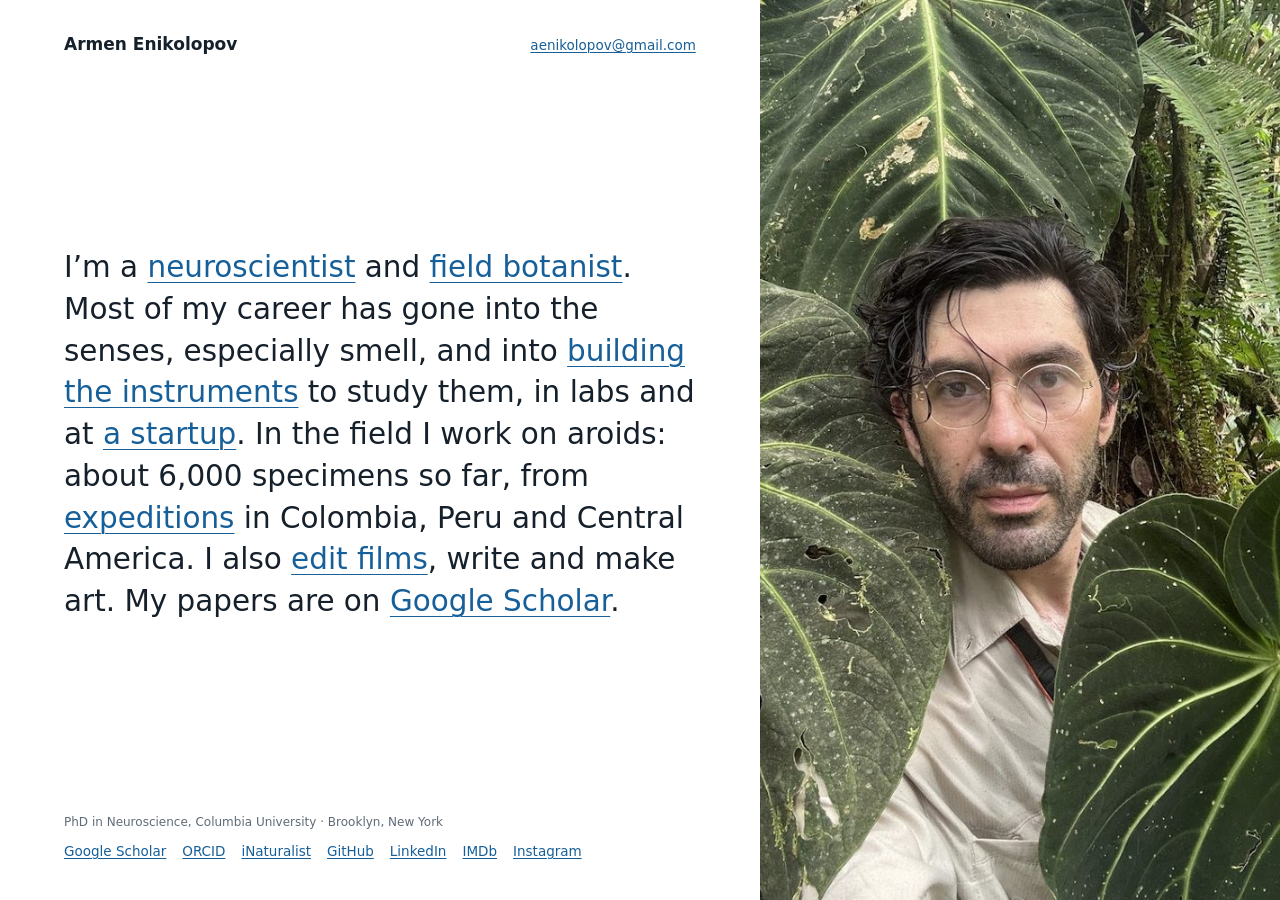
==== index.html @ 57d5a399 "Add one-page home site The landing view of design A: a paragraph whose links are the navigation, the" ====
<!doctype html>
<html lang="en">
<head>
<meta charset="utf-8">
<meta name="viewport" content="width=device-width, initial-scale=1, viewport-fit=cover">
<title>Armen Enikolopov</title>
<meta name="claude:viewport-fit-sides" content="cover">
<meta name="description" content="Armen Enikolopov: neuroscientist and field botanist. Instruments for the senses, aroids in the forests of Colombia, Peru and Central America, film, writing and art.">
<meta property="og:title" content="Armen Enikolopov">
<meta property="og:description" content="Neuroscientist and field botanist.">
<meta property="og:type" content="website">
<meta property="og:url" content="https://armenenikolopov.com/">
<meta property="og:image" content="https://armenenikolopov.com/photos/armen-field.jpg">
<link rel="canonical" href="https://armenenikolopov.com/">
<link rel="icon" href="data:image/svg+xml,%3Csvg xmlns='http://www.w3.org/2000/svg' viewBox='0 0 32 32'%3E%3Cpath d='M14 30 C6 22 8 10 20 2 C24 10 24 20 16 30 Z' fill='%23165f99'/%3E%3Cpath d='M16 26 C14 20 15 14 17 9' stroke='%23ffffff' stroke-width='2.5' stroke-linecap='round' fill='none'/%3E%3C/svg%3E">
<style>
/* One screen: the paragraph is the menu, the portrait on the right. Colours and type from the FieldAssistant design system. */
:root{
  color-scheme:light;
  --bg:#ffffff;--text:#15202b;--ink-2:#3f4a54;--muted:#5f6b76;--hairline:#eef1f3;
  --primary:#165f99;--primary-strong:#0f4774;
  --sans:system-ui,-apple-system,"Segoe UI",Roboto,"Helvetica Neue",Arial,sans-serif;
  --gl:max(clamp(16px,5vw,72px),env(safe-area-inset-left,0px));
  --gr:max(clamp(16px,5vw,72px),env(safe-area-inset-right,0px));
}
*,*::before,*::after{box-sizing:border-box}
html,body{margin:0}
body{background:var(--bg);color:var(--text);font-family:var(--sans);-webkit-text-size-adjust:100%}
a{color:var(--primary);text-decoration-thickness:1px;text-underline-offset:.16em}
a:hover{color:var(--primary-strong);text-decoration-thickness:2px}
:focus-visible{outline:2px solid var(--primary);outline-offset:2px}

.home{min-height:100vh;min-height:100svh;display:flex;flex-wrap:wrap-reverse}
.text{flex:999 1 560px;min-width:0;display:flex;flex-direction:column;justify-content:space-between;gap:40px;
  padding:max(32px,env(safe-area-inset-top,0px)) var(--gr) max(40px,env(safe-area-inset-bottom,0px)) var(--gl)}
.top{display:flex;flex-wrap:wrap;justify-content:space-between;align-items:baseline;gap:8px 24px}
h1{margin:0;font-size:17px;line-height:24px;font-weight:650}
.mail{font-size:13.5px;line-height:18px;font-weight:500}
.about{margin:0;max-width:44rem;font-size:clamp(22px,2.3vw,32px);line-height:1.42;font-weight:400;text-wrap:pretty}
.foot{display:flex;flex-wrap:wrap;justify-content:space-between;align-items:baseline;gap:12px 24px;font-size:12px;line-height:16px;font-weight:500;color:var(--muted)}
.links{display:flex;flex-wrap:wrap;gap:6px 16px;margin:0;padding:0;list-style:none;font-size:13.5px;line-height:18px}
.photo{flex:1 1 520px;max-width:600px;min-height:380px;position:relative;margin:0}
.photo img{position:absolute;inset:0;width:100%;height:100%;object-fit:cover;object-position:55% 40%}
@media (max-width:999px){.photo{max-width:none}}
</style>
</head>
<body>
<main class="home">
  <div class="text">
    <header class="top">
      <h1>Armen Enikolopov</h1>
      <a class="mail" href="mailto:aenikolopov@gmail.com">aenikolopov@gmail.com</a>
    </header>

    <p class="about">I’m a <a href="https://scholar.google.com/citations?user=pbje7P8AAAAJ">neuroscientist</a> and <a href="https://www.inaturalist.org/people/armen_e">field botanist</a>. Most of my career has gone into the senses, especially smell, and into <a href="https://github.com/armenenikolopov">building the instruments</a> to study them, in labs and at <a href="https://canaery.com">a startup</a>. In the field I work on aroids: about 6,000 specimens so far, from <a href="https://www.instagram.com/permanentfieldtrip/">expeditions</a> in Colombia, Peru and Central America. I also <a href="https://www.imdb.com/name/nm3128670/">edit films</a>, write and make art. My papers are on <a href="https://scholar.google.com/citations?user=pbje7P8AAAAJ">Google Scholar</a>.</p>

    <footer class="foot">
      <span>PhD in Neuroscience, Columbia University · Brooklyn, New York</span>
      <ul class="links" aria-label="Elsewhere online">
        <li><a href="https://scholar.google.com/citations?user=pbje7P8AAAAJ">Google Scholar</a></li>
        <li><a href="https://orcid.org/0009-0006-7063-2400">ORCID</a></li>
        <li><a href="https://www.inaturalist.org/people/armen_e">iNaturalist</a></li>
        <li><a href="https://github.com/armenenikolopov">GitHub</a></li>
        <li><a href="https://www.linkedin.com/in/armen-enikolopov">LinkedIn</a></li>
        <li><a href="https://www.imdb.com/name/nm3128670/">IMDb</a></li>
        <li><a href="https://www.instagram.com/permanentfieldtrip/">Instagram</a></li>
      </ul>
    </footer>
  </div>

  <figure class="photo">
    <img src="photos/armen-field.jpg" width="800" height="1000" alt="Armen Enikolopov in the forest, his face framed by two large aroid leaves">
  </figure>
</main>
</body>
</html>
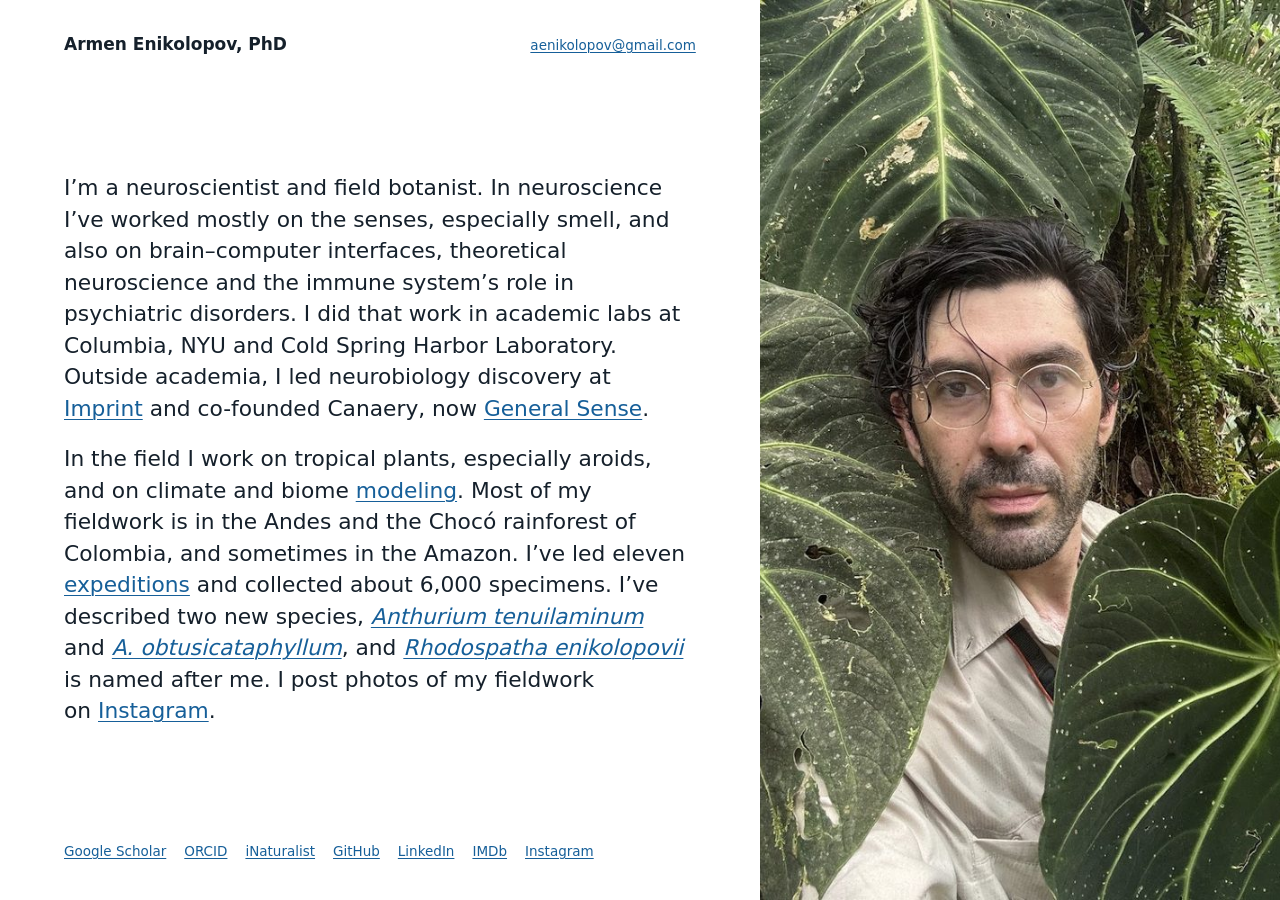
==== commit d55159b6: "New home page text and the Expeditions page Home: "Armen Enikolopov, PhD", the new three-part text, " ====
--- a/index.html
+++ b/index.html
@@ -5,7 +5,7 @@
 <meta name="viewport" content="width=device-width, initial-scale=1, viewport-fit=cover">
 <title>Armen Enikolopov</title>
 <meta name="claude:viewport-fit-sides" content="cover">
-<meta name="description" content="Armen Enikolopov: neuroscientist and field botanist. Instruments for the senses, aroids in the forests of Colombia, Peru and Central America, film, writing and art.">
+<meta name="description" content="Armen Enikolopov: neuroscientist and field botanist. The senses, brain–computer interfaces and psychiatric disorders; tropical plants, climate and biome modeling, and fieldwork in the Andes and the Chocó.">
 <meta property="og:title" content="Armen Enikolopov">
 <meta property="og:description" content="Neuroscientist and field botanist.">
 <meta property="og:type" content="website">
@@ -14,10 +14,10 @@
 <link rel="canonical" href="https://armenenikolopov.com/">
 <link rel="icon" href="data:image/svg+xml,%3Csvg xmlns='http://www.w3.org/2000/svg' viewBox='0 0 32 32'%3E%3Cpath d='M14 30 C6 22 8 10 20 2 C24 10 24 20 16 30 Z' fill='%23165f99'/%3E%3Cpath d='M16 26 C14 20 15 14 17 9' stroke='%23ffffff' stroke-width='2.5' stroke-linecap='round' fill='none'/%3E%3C/svg%3E">
 <style>
-/* One screen: the paragraph is the menu, the portrait on the right. Colours and type from the FieldAssistant design system. */
+/* One screen: the paragraphs are the menu, the portrait on the right. Colours and type from the FieldAssistant design system. */
 :root{
   color-scheme:light;
-  --bg:#ffffff;--text:#15202b;--ink-2:#3f4a54;--muted:#5f6b76;--hairline:#eef1f3;
+  --bg:#ffffff;--text:#15202b;--ink-2:#3f4a54;--muted:#5f6b76;
   --primary:#165f99;--primary-strong:#0f4774;
   --sans:system-ui,-apple-system,"Segoe UI",Roboto,"Helvetica Neue",Arial,sans-serif;
   --gl:max(clamp(16px,5vw,72px),env(safe-area-inset-left,0px));
@@ -35,10 +35,10 @@
   padding:max(32px,env(safe-area-inset-top,0px)) var(--gr) max(40px,env(safe-area-inset-bottom,0px)) var(--gl)}
 .top{display:flex;flex-wrap:wrap;justify-content:space-between;align-items:baseline;gap:8px 24px}
 h1{margin:0;font-size:17px;line-height:24px;font-weight:650}
-.mail{font-size:13.5px;line-height:18px;font-weight:500}
-.about{margin:0;max-width:44rem;font-size:clamp(22px,2.3vw,32px);line-height:1.42;font-weight:400;text-wrap:pretty}
-.foot{display:flex;flex-wrap:wrap;justify-content:space-between;align-items:baseline;gap:12px 24px;font-size:12px;line-height:16px;font-weight:500;color:var(--muted)}
-.links{display:flex;flex-wrap:wrap;gap:6px 16px;margin:0;padding:0;list-style:none;font-size:13.5px;line-height:18px}
+.mail{font-size:13.5px;line-height:24px;font-weight:500}
+.about{max-width:42rem;display:flex;flex-direction:column;gap:.85em;font-size:clamp(19px,1.7vw,25px);line-height:1.45}
+.about p{margin:0;text-wrap:pretty}
+.links{display:flex;flex-wrap:wrap;gap:6px 18px;margin:0;padding:0;list-style:none;font-size:13.5px;line-height:18px;font-weight:500}
 .photo{flex:1 1 520px;max-width:600px;min-height:380px;position:relative;margin:0}
 .photo img{position:absolute;inset:0;width:100%;height:100%;object-fit:cover;object-position:55% 40%}
 @media (max-width:999px){.photo{max-width:none}}
@@ -48,24 +48,24 @@
 <main class="home">
   <div class="text">
     <header class="top">
-      <h1>Armen Enikolopov</h1>
+      <h1>Armen Enikolopov, PhD</h1>
       <a class="mail" href="mailto:aenikolopov@gmail.com">aenikolopov@gmail.com</a>
     </header>
 
-    <p class="about">I’m a <a href="https://scholar.google.com/citations?user=pbje7P8AAAAJ">neuroscientist</a> and <a href="https://www.inaturalist.org/people/armen_e">field botanist</a>. Most of my career has gone into the senses, especially smell, and into <a href="https://github.com/armenenikolopov">building the instruments</a> to study them, in labs and at <a href="https://canaery.com">a startup</a>. In the field I work on aroids: about 6,000 specimens so far, from <a href="https://www.instagram.com/permanentfieldtrip/">expeditions</a> in Colombia, Peru and Central America. I also <a href="https://www.imdb.com/name/nm3128670/">edit films</a>, write and make art. My papers are on <a href="https://scholar.google.com/citations?user=pbje7P8AAAAJ">Google Scholar</a>.</p>
+    <div class="about">
+      <p>I’m a neuroscientist and field botanist. In neuroscience I’ve worked mostly on the senses, especially smell, and also on brain–computer interfaces, theoretical neuroscience and the immune system’s role in psychiatric disorders. I did that work in academic labs at Columbia, NYU and Cold Spring Harbor Laboratory. Outside academia, I led neurobiology discovery at <a href="https://imprint.org/">Imprint</a> and co-founded Canaery, now <a href="https://www.generalsense.com/">General Sense</a>.</p>
+      <p>In the field I work on tropical plants, especially aroids, and on climate and biome <a href="https://github.com/armenenikolopov/HoldridgeLifeZoneMap">modeling</a>. Most of my fieldwork is in the Andes and the Chocó rainforest of Colombia, and sometimes in the Amazon. I’ve led eleven <a href="expeditions.html">expeditions</a> and collected about 6,000 specimens. I’ve described two new species, <a href="https://www.ipni.org/n/77374788-1"><em>Anthurium tenuilaminum</em></a> and <a href="https://www.ipni.org/n/77374789-1"><em>A. obtusicataphyllum</em></a>, and <a href="https://powo.science.kew.org/taxon/urn:lsid:ipni.org:names:77370529-1"><em>Rhodospatha enikolopovii</em></a> is named after me. I post photos of my fieldwork on <a href="https://www.instagram.com/permanentfieldtrip/">Instagram</a>.</p>
+    </div>
 
-    <footer class="foot">
-      <span>PhD in Neuroscience, Columbia University · Brooklyn, New York</span>
-      <ul class="links" aria-label="Elsewhere online">
-        <li><a href="https://scholar.google.com/citations?user=pbje7P8AAAAJ">Google Scholar</a></li>
-        <li><a href="https://orcid.org/0009-0006-7063-2400">ORCID</a></li>
-        <li><a href="https://www.inaturalist.org/people/armen_e">iNaturalist</a></li>
-        <li><a href="https://github.com/armenenikolopov">GitHub</a></li>
-        <li><a href="https://www.linkedin.com/in/armen-enikolopov">LinkedIn</a></li>
-        <li><a href="https://www.imdb.com/name/nm3128670/">IMDb</a></li>
-        <li><a href="https://www.instagram.com/permanentfieldtrip/">Instagram</a></li>
-      </ul>
-    </footer>
+    <ul class="links" aria-label="Elsewhere online">
+      <li><a href="https://scholar.google.com/citations?user=pbje7P8AAAAJ">Google Scholar</a></li>
+      <li><a href="https://orcid.org/0009-0006-7063-2400">ORCID</a></li>
+      <li><a href="https://www.inaturalist.org/people/armen_e">iNaturalist</a></li>
+      <li><a href="https://github.com/armenenikolopov">GitHub</a></li>
+      <li><a href="https://www.linkedin.com/in/armen-enikolopov">LinkedIn</a></li>
+      <li><a href="https://www.imdb.com/name/nm3128670/">IMDb</a></li>
+      <li><a href="https://www.instagram.com/permanentfieldtrip/">Instagram</a></li>
+    </ul>
   </div>
 
   <figure class="photo">
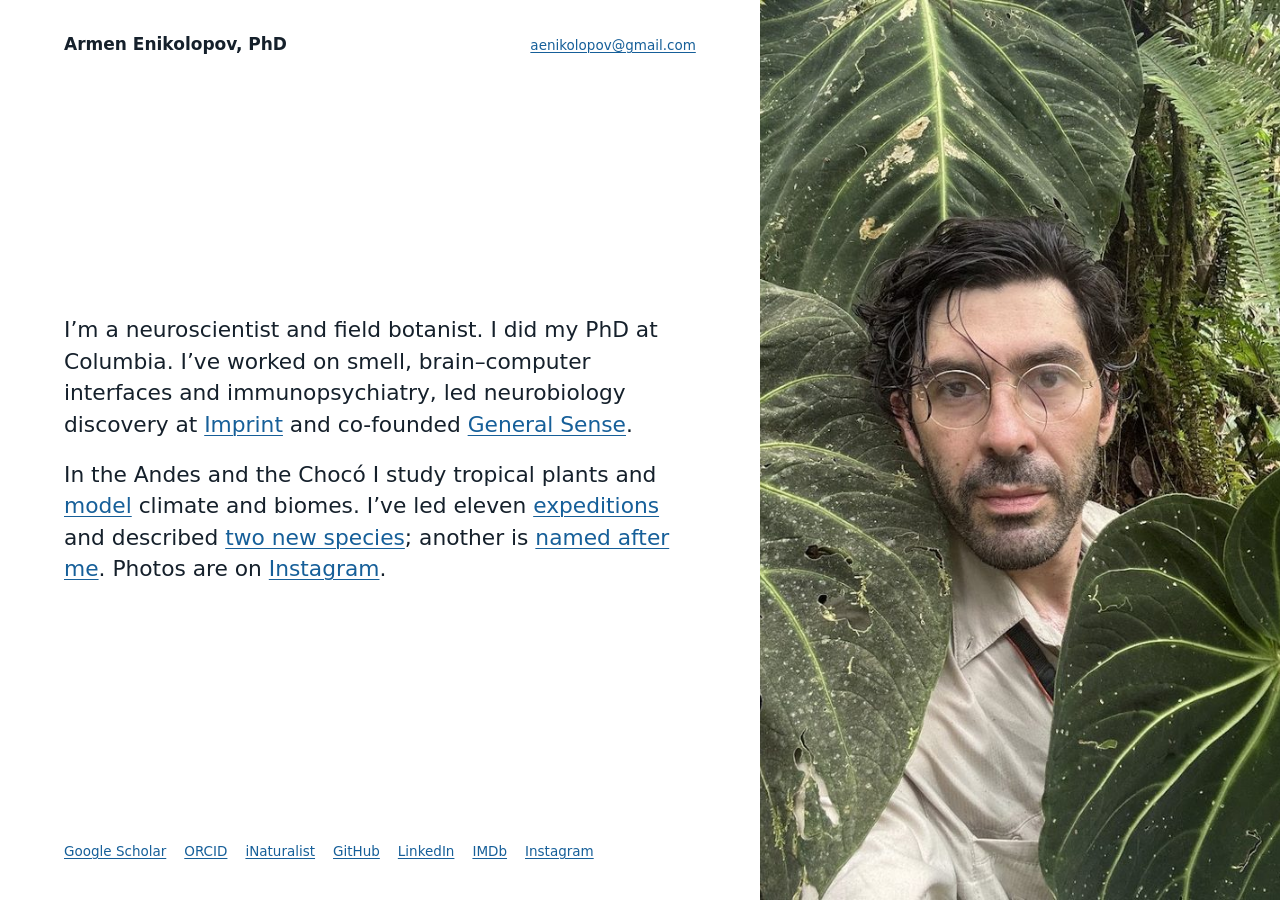
==== commit e2f6e4ca: "Shorter home page text, with the Columbia PhD Co-Authored-By: Claude Opus 5.5 <noreply@anthropic.com" ====
--- a/index.html
+++ b/index.html
@@ -53,8 +53,8 @@
     </header>
 
     <div class="about">
-      <p>I’m a neuroscientist and field botanist. In neuroscience I’ve worked mostly on the senses, especially smell, and also on brain–computer interfaces, theoretical neuroscience and the immune system’s role in psychiatric disorders. I did that work in academic labs at Columbia, NYU and Cold Spring Harbor Laboratory. Outside academia, I led neurobiology discovery at <a href="https://imprint.org/">Imprint</a> and co-founded Canaery, now <a href="https://www.generalsense.com/">General Sense</a>.</p>
-      <p>In the field I work on tropical plants, especially aroids, and on climate and biome <a href="https://github.com/armenenikolopov/HoldridgeLifeZoneMap">modeling</a>. Most of my fieldwork is in the Andes and the Chocó rainforest of Colombia, and sometimes in the Amazon. I’ve led eleven <a href="expeditions.html">expeditions</a> and collected about 6,000 specimens. I’ve described two new species, <a href="https://www.ipni.org/n/77374788-1"><em>Anthurium tenuilaminum</em></a> and <a href="https://www.ipni.org/n/77374789-1"><em>A. obtusicataphyllum</em></a>, and <a href="https://powo.science.kew.org/taxon/urn:lsid:ipni.org:names:77370529-1"><em>Rhodospatha enikolopovii</em></a> is named after me. I post photos of my fieldwork on <a href="https://www.instagram.com/permanentfieldtrip/">Instagram</a>.</p>
+      <p>I’m a neuroscientist and field botanist. I did my PhD at Columbia. I’ve worked on smell, brain–computer interfaces and immunopsychiatry, led neurobiology discovery at <a href="https://imprint.org/">Imprint</a> and co-founded <a href="https://www.generalsense.com/">General Sense</a>.</p>
+      <p>In the Andes and the Chocó I study tropical plants and <a href="https://github.com/armenenikolopov/HoldridgeLifeZoneMap">model</a> climate and biomes. I’ve led eleven <a href="expeditions.html">expeditions</a> and described <a href="expeditions.html#peru-2024">two new species</a>; another is <a href="https://powo.science.kew.org/taxon/urn:lsid:ipni.org:names:77370529-1">named after me</a>. Photos are on <a href="https://www.instagram.com/permanentfieldtrip/">Instagram</a>.</p>
     </div>
 
     <ul class="links" aria-label="Elsewhere online">
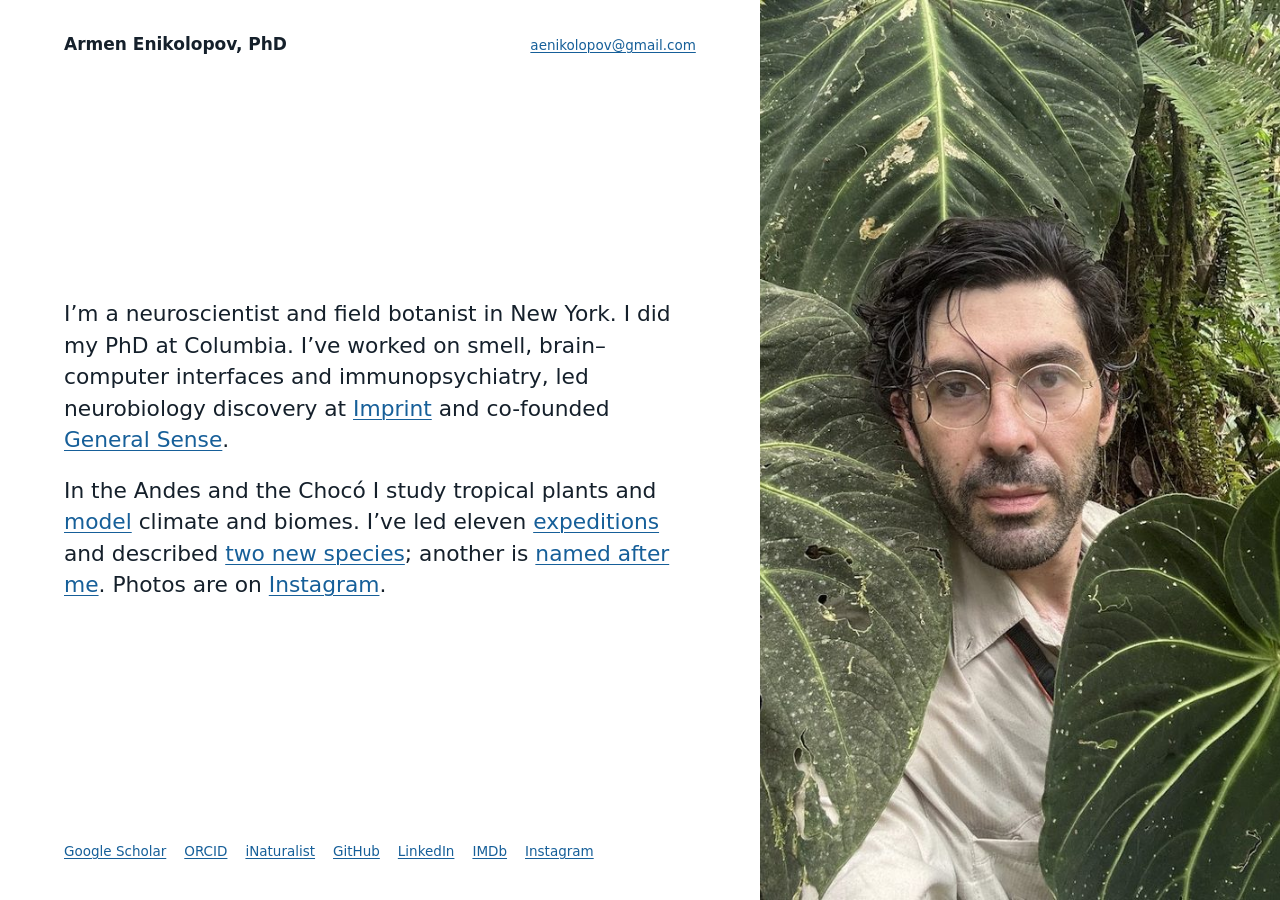
==== commit 994d56f3: "Add New York to the home page text Co-Authored-By: Claude Opus 5.5 <noreply@anthropic.com> Claude-Se" ====
--- a/index.html
+++ b/index.html
@@ -53,7 +53,7 @@
     </header>
 
     <div class="about">
-      <p>I’m a neuroscientist and field botanist. I did my PhD at Columbia. I’ve worked on smell, brain–computer interfaces and immunopsychiatry, led neurobiology discovery at <a href="https://imprint.org/">Imprint</a> and co-founded <a href="https://www.generalsense.com/">General Sense</a>.</p>
+      <p>I’m a neuroscientist and field botanist in New York. I did my PhD at Columbia. I’ve worked on smell, brain–computer interfaces and immunopsychiatry, led neurobiology discovery at <a href="https://imprint.org/">Imprint</a> and co-founded <a href="https://www.generalsense.com/">General Sense</a>.</p>
       <p>In the Andes and the Chocó I study tropical plants and <a href="https://github.com/armenenikolopov/HoldridgeLifeZoneMap">model</a> climate and biomes. I’ve led eleven <a href="expeditions.html">expeditions</a> and described <a href="expeditions.html#peru-2024">two new species</a>; another is <a href="https://powo.science.kew.org/taxon/urn:lsid:ipni.org:names:77370529-1">named after me</a>. Photos are on <a href="https://www.instagram.com/permanentfieldtrip/">Instagram</a>.</p>
     </div>
 
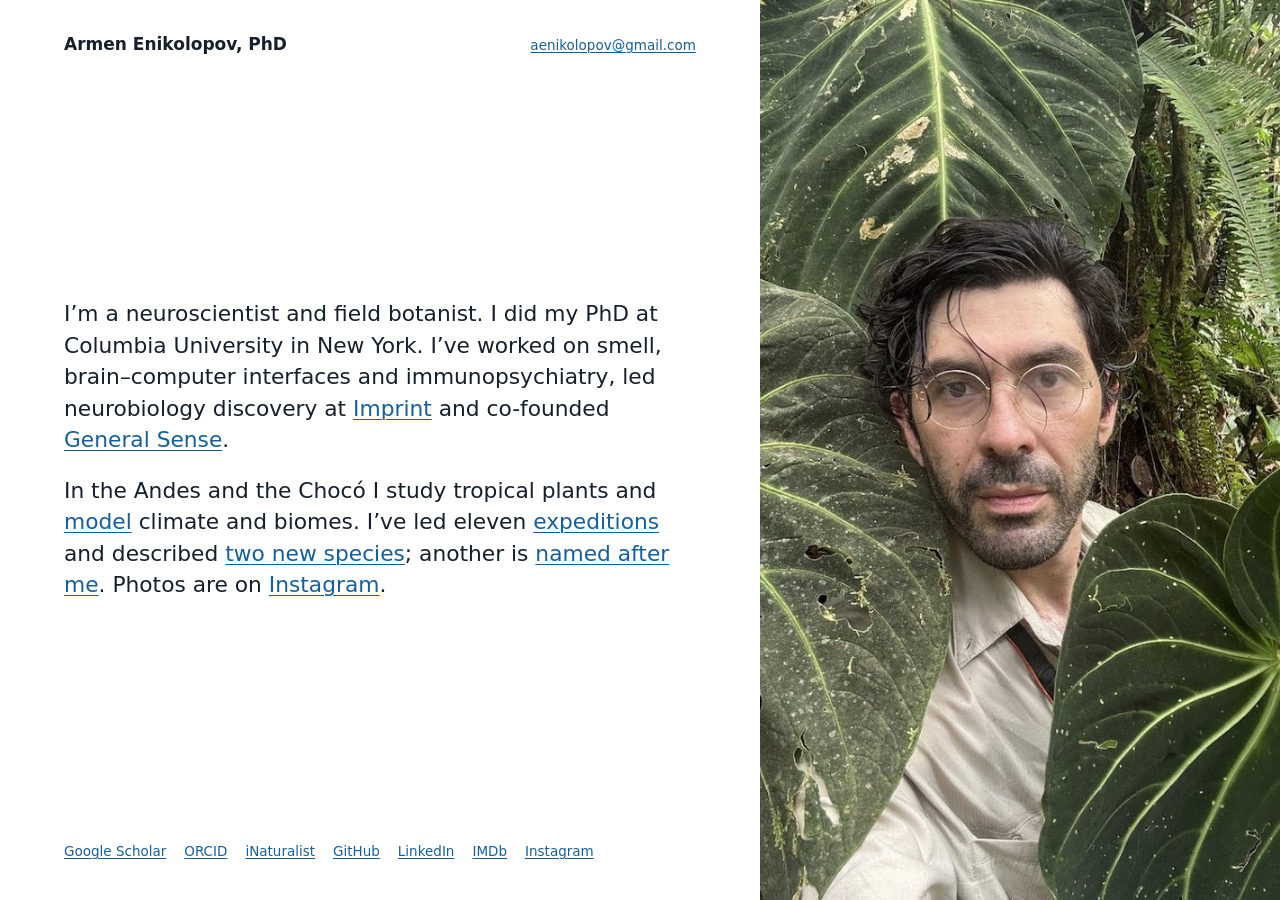
==== commit 63e97be2: "Say Columbia University in New York, so it isn't read as Colombia Co-Authored-By: Claude Opus 5.5 <n" ====
--- a/index.html
+++ b/index.html
@@ -53,7 +53,7 @@
     </header>
 
     <div class="about">
-      <p>I’m a neuroscientist and field botanist in New York. I did my PhD at Columbia. I’ve worked on smell, brain–computer interfaces and immunopsychiatry, led neurobiology discovery at <a href="https://imprint.org/">Imprint</a> and co-founded <a href="https://www.generalsense.com/">General Sense</a>.</p>
+      <p>I’m a neuroscientist and field botanist. I did my PhD at Columbia University in New York. I’ve worked on smell, brain–computer interfaces and immunopsychiatry, led neurobiology discovery at <a href="https://imprint.org/">Imprint</a> and co-founded <a href="https://www.generalsense.com/">General Sense</a>.</p>
       <p>In the Andes and the Chocó I study tropical plants and <a href="https://github.com/armenenikolopov/HoldridgeLifeZoneMap">model</a> climate and biomes. I’ve led eleven <a href="expeditions.html">expeditions</a> and described <a href="expeditions.html#peru-2024">two new species</a>; another is <a href="https://powo.science.kew.org/taxon/urn:lsid:ipni.org:names:77370529-1">named after me</a>. Photos are on <a href="https://www.instagram.com/permanentfieldtrip/">Instagram</a>.</p>
     </div>
 
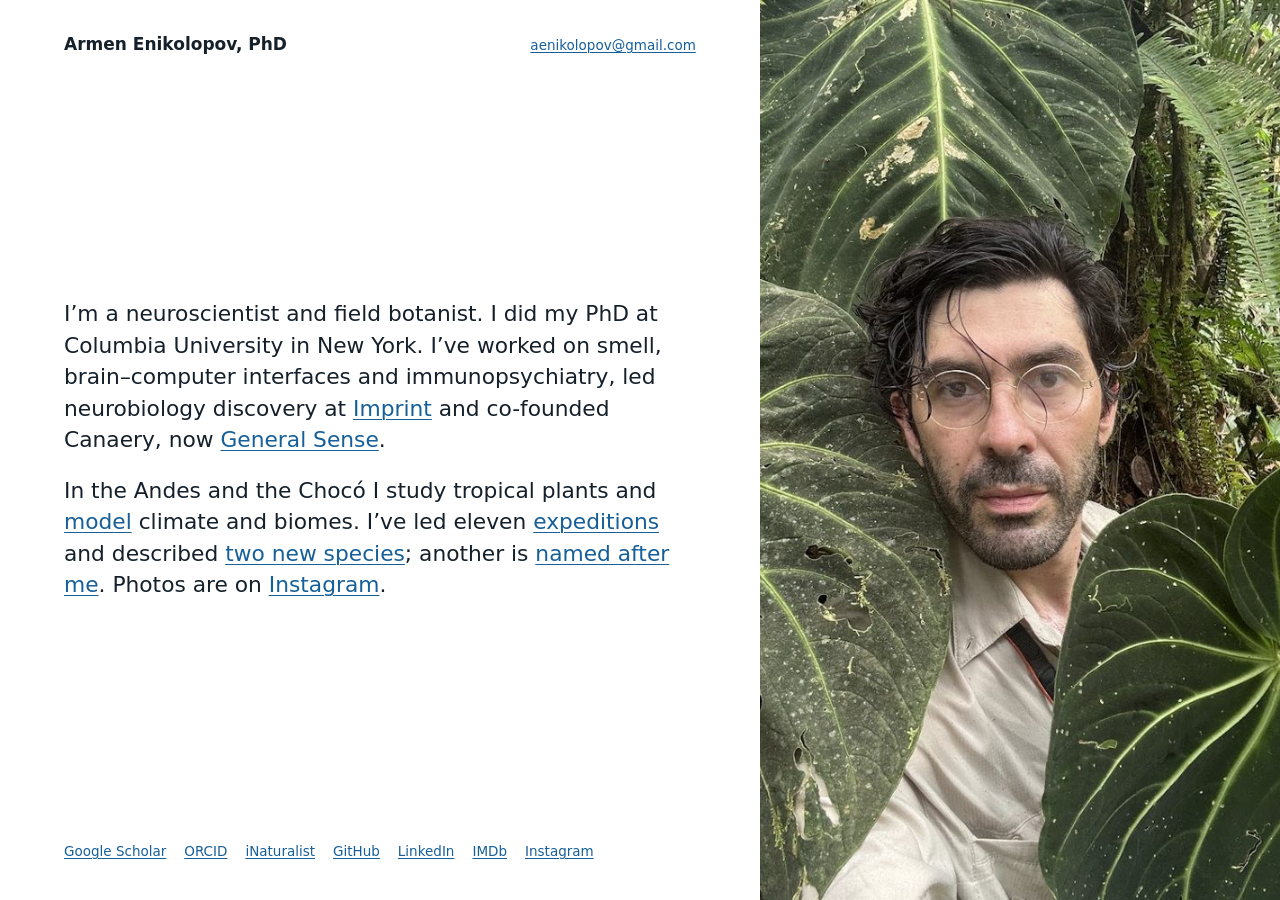
==== commit 67f53b0d: "Co-founded Canaery, now General Sense Co-Authored-By: Claude Opus 5.5 <noreply@anthropic.com> Claude" ====
--- a/index.html
+++ b/index.html
@@ -53,7 +53,7 @@
     </header>
 
     <div class="about">
-      <p>I’m a neuroscientist and field botanist. I did my PhD at Columbia University in New York. I’ve worked on smell, brain–computer interfaces and immunopsychiatry, led neurobiology discovery at <a href="https://imprint.org/">Imprint</a> and co-founded <a href="https://www.generalsense.com/">General Sense</a>.</p>
+      <p>I’m a neuroscientist and field botanist. I did my PhD at Columbia University in New York. I’ve worked on smell, brain–computer interfaces and immunopsychiatry, led neurobiology discovery at <a href="https://imprint.org/">Imprint</a> and co-founded Canaery, now <a href="https://www.generalsense.com/">General Sense</a>.</p>
       <p>In the Andes and the Chocó I study tropical plants and <a href="https://github.com/armenenikolopov/HoldridgeLifeZoneMap">model</a> climate and biomes. I’ve led eleven <a href="expeditions.html">expeditions</a> and described <a href="expeditions.html#peru-2024">two new species</a>; another is <a href="https://powo.science.kew.org/taxon/urn:lsid:ipni.org:names:77370529-1">named after me</a>. Photos are on <a href="https://www.instagram.com/permanentfieldtrip/">Instagram</a>.</p>
     </div>
 
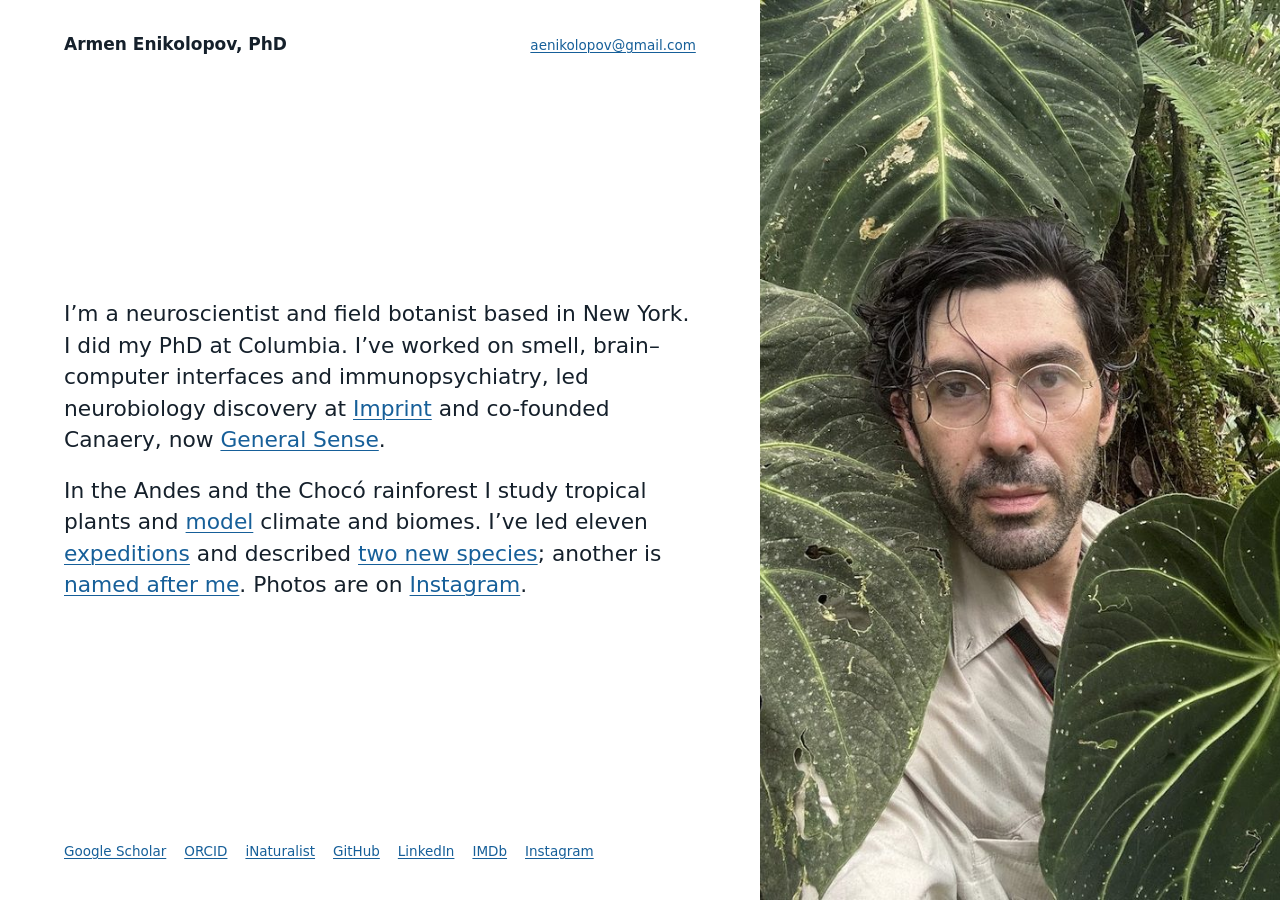
==== commit 106f57e7: "Based in New York; Chocó rainforest Co-Authored-By: Claude Opus 5.5 <noreply@anthropic.com> Claude-S" ====
--- a/index.html
+++ b/index.html
@@ -53,8 +53,8 @@
     </header>
 
     <div class="about">
-      <p>I’m a neuroscientist and field botanist. I did my PhD at Columbia University in New York. I’ve worked on smell, brain–computer interfaces and immunopsychiatry, led neurobiology discovery at <a href="https://imprint.org/">Imprint</a> and co-founded Canaery, now <a href="https://www.generalsense.com/">General Sense</a>.</p>
-      <p>In the Andes and the Chocó I study tropical plants and <a href="https://github.com/armenenikolopov/HoldridgeLifeZoneMap">model</a> climate and biomes. I’ve led eleven <a href="expeditions.html">expeditions</a> and described <a href="expeditions.html#peru-2024">two new species</a>; another is <a href="https://powo.science.kew.org/taxon/urn:lsid:ipni.org:names:77370529-1">named after me</a>. Photos are on <a href="https://www.instagram.com/permanentfieldtrip/">Instagram</a>.</p>
+      <p>I’m a neuroscientist and field botanist based in New York. I did my PhD at Columbia. I’ve worked on smell, brain–computer interfaces and immunopsychiatry, led neurobiology discovery at <a href="https://imprint.org/">Imprint</a> and co-founded Canaery, now <a href="https://www.generalsense.com/">General Sense</a>.</p>
+      <p>In the Andes and the Chocó rainforest I study tropical plants and <a href="https://github.com/armenenikolopov/HoldridgeLifeZoneMap">model</a> climate and biomes. I’ve led eleven <a href="expeditions.html">expeditions</a> and described <a href="expeditions.html#peru-2024">two new species</a>; another is <a href="https://powo.science.kew.org/taxon/urn:lsid:ipni.org:names:77370529-1">named after me</a>. Photos are on <a href="https://www.instagram.com/permanentfieldtrip/">Instagram</a>.</p>
     </div>
 
     <ul class="links" aria-label="Elsewhere online">
